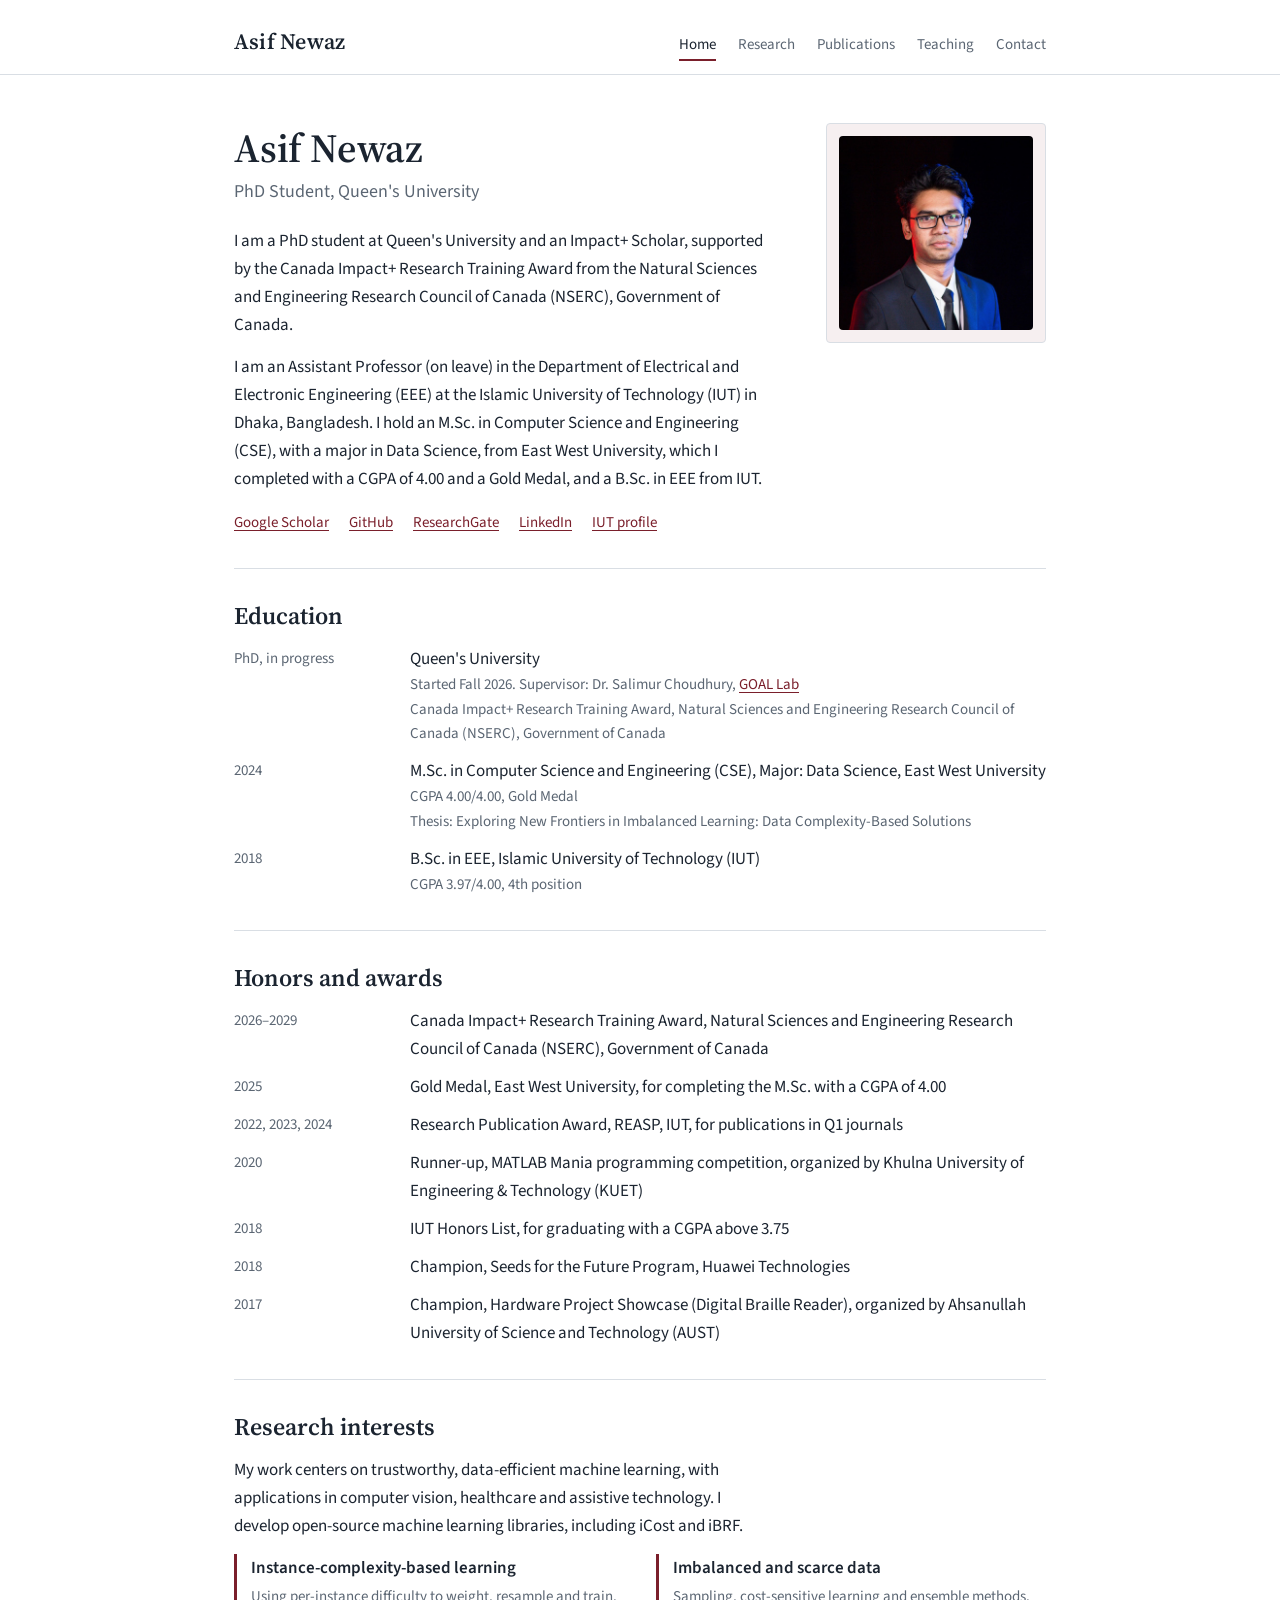
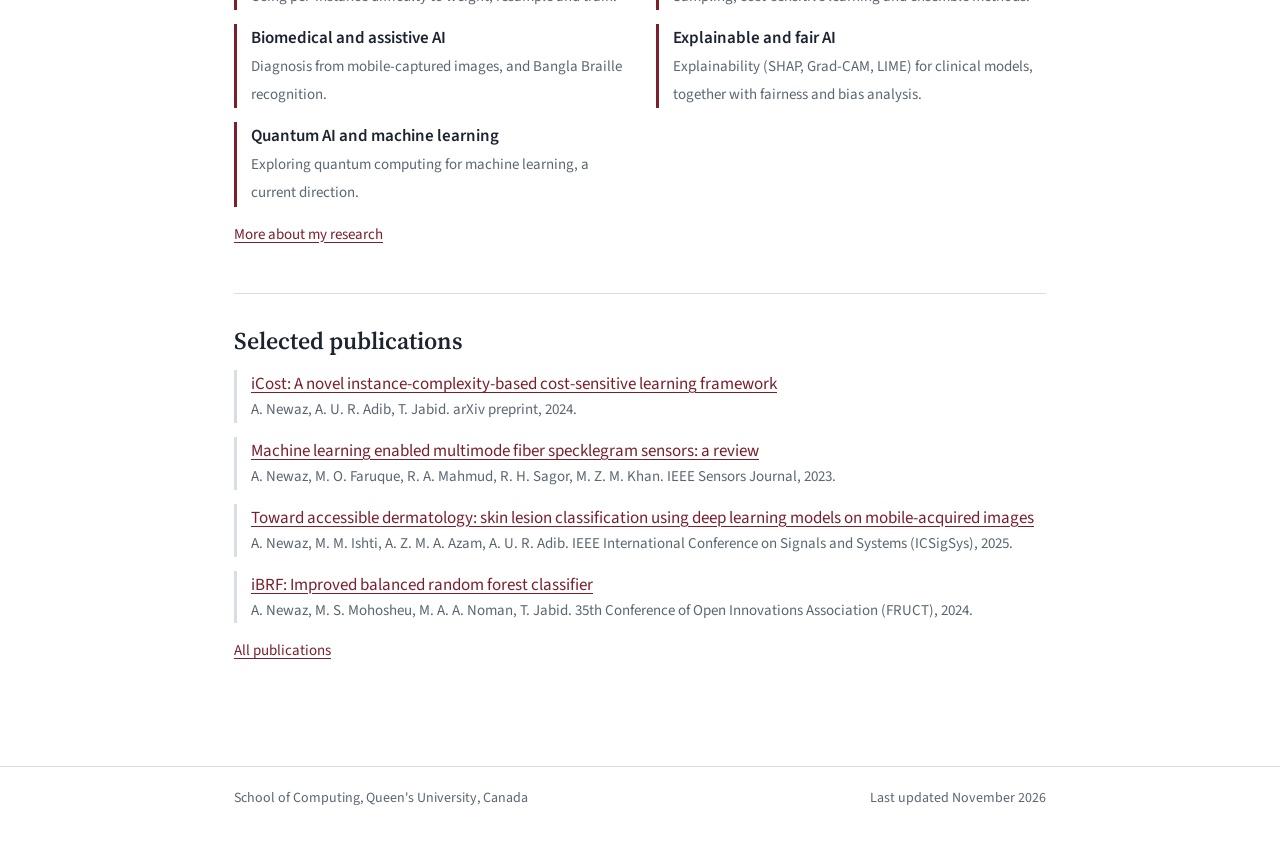
==== index.html @ a0d8319f "Add academic personal website Home, Research, Publications, Teaching and Contact pages, shared style" ====
<!DOCTYPE html>
<html lang="en">
<head>
<meta charset="utf-8">
<meta name="viewport" content="width=device-width, initial-scale=1">
<title>Asif Newaz</title>
<meta name="description" content="Asif Newaz is a PhD student at Queen's University and an Assistant Professor (on leave) of Electrical and Electronic Engineering at the Islamic University of Technology. His research covers trustworthy, data-efficient machine learning.">
<link rel="preconnect" href="https://fonts.googleapis.com">
<link rel="preconnect" href="https://fonts.gstatic.com" crossorigin>
<link href="https://fonts.googleapis.com/css2?family=Source+Sans+3:wght@400;600&family=Source+Serif+4:opsz,wght@8..60,600&display=swap" rel="stylesheet">
<link rel="icon" href="assets/favicon.svg" type="image/svg+xml">
<link rel="icon" href="assets/favicon-32.png" sizes="32x32" type="image/png">
<link rel="apple-touch-icon" href="assets/apple-touch-icon.png">
<link rel="stylesheet" href="assets/style.css">
</head>
<body>
<a class="skip" href="#content">Skip to content</a>

<header class="site">
  <div class="wrap">
    <a class="brand" href="index.html">Asif Newaz</a>
    <nav aria-label="Main">
      <ul>
        <li><a href="index.html" aria-current="page">Home</a></li>
        <li><a href="research.html">Research</a></li>
        <li><a href="publications.html">Publications</a></li>
        <li><a href="teaching.html">Teaching</a></li>
        <li><a href="contact.html">Contact</a></li>
      </ul>
    </nav>
  </div>
</header>

<main id="content" class="wrap">

  <section class="intro" aria-label="About">
    <div>
      <h1>Asif Newaz</h1>
      <p class="titles">
        <span>PhD Student, Queen's University</span>
      </p>
      <p>I am a PhD student at Queen's University and an Impact+ Scholar, supported by the Canada Impact+ Research Training Award from the Natural Sciences and Engineering Research Council of Canada (NSERC), Government of Canada.</p>
      <p>I am an Assistant Professor (on leave) in the Department of Electrical and Electronic Engineering (EEE) at the Islamic University of Technology (IUT) in Dhaka, Bangladesh. I hold an M.Sc. in Computer Science and Engineering (CSE), with a major in Data Science, from East West University, which I completed with a CGPA of 4.00 and a Gold Medal, and a B.Sc. in EEE from IUT.</p>
      <ul class="links">
        <li><a href="https://scholar.google.com/citations?user=7XXXXdwAAAAJ&amp;hl=en">Google Scholar</a></li>
        <li><a href="https://github.com/newaz-aa">GitHub</a></li>
        <li><a href="https://www.researchgate.net/profile/Asif-Newaz">ResearchGate</a></li>
        <li><a href="https://www.linkedin.com/in/asif-newaz-811416106">LinkedIn</a></li>
        <li><a href="https://eee.iutoic-dhaka.edu/profile/asifnewaz">IUT profile</a></li>
      </ul>
    </div>
    <div class="portrait"><img src="assets/photo.jpg" width="800" height="800" alt="Portrait of Asif Newaz"></div>
  </section>

  <section aria-labelledby="edu">
    <h2 id="edu">Education</h2>
    <dl class="facts">
      <dt>PhD, in progress</dt>
      <dd>Queen's University
        <span class="sub">Started Fall 2026. Supervisor: Dr. Salimur Choudhury, <a href="https://goal-soc-queensu.github.io">GOAL Lab</a></span>
        <span class="sub">Canada Impact+ Research Training Award, Natural Sciences and Engineering Research Council of Canada (NSERC), Government of Canada</span></dd>
      <dt>2024</dt>
      <dd>M.Sc. in Computer Science and Engineering (CSE), Major: Data Science, East West University
        <span class="sub">CGPA 4.00/4.00, Gold Medal</span>
        <span class="sub">Thesis: Exploring New Frontiers in Imbalanced Learning: Data Complexity-Based Solutions</span></dd>
      <dt>2018</dt>
      <dd>B.Sc. in EEE, Islamic University of Technology (IUT)
        <span class="sub">CGPA 3.97/4.00, 4th position</span></dd>
    </dl>
  </section>

  <section aria-labelledby="awards">
    <h2 id="awards">Honors and awards</h2>
    <dl class="facts">
      <dt>2026&ndash;2029</dt>
      <dd>Canada Impact+ Research Training Award, Natural Sciences and Engineering Research Council of Canada (NSERC), Government of Canada</dd>
      <dt>2025</dt>
      <dd>Gold Medal, East West University, for completing the M.Sc. with a CGPA of 4.00</dd>
      <dt>2022, 2023, 2024</dt>
      <dd>Research Publication Award, REASP, IUT, for publications in Q1 journals</dd>
      <dt>2020</dt>
      <dd>Runner-up, MATLAB Mania programming competition, organized by Khulna University of Engineering &amp; Technology (KUET)</dd>
      <dt>2018</dt>
      <dd>IUT Honors List, for graduating with a CGPA above 3.75</dd>
      <dt>2018</dt>
      <dd>Champion, Seeds for the Future Program, Huawei Technologies</dd>
      <dt>2017</dt>
      <dd>Champion, Hardware Project Showcase (Digital Braille Reader), organized by Ahsanullah University of Science and Technology (AUST)</dd>
    </dl>
  </section>

  <section aria-labelledby="interests">
    <h2 id="interests">Research interests</h2>
    <p>My work centers on trustworthy, data-efficient machine learning, with applications in computer vision, healthcare and assistive technology. I develop open-source machine learning libraries, including iCost and iBRF.</p>
    <ul class="interests">
      <li><b>Instance-complexity-based learning</b><span>Using per-instance difficulty to weight, resample and train.</span></li>
      <li><b>Imbalanced and scarce data</b><span>Sampling, cost-sensitive learning and ensemble methods.</span></li>
      <li><b>Biomedical and assistive AI</b><span>Diagnosis from mobile-captured images, and Bangla Braille recognition.</span></li>
      <li><b>Explainable and fair AI</b><span>Explainability (SHAP, Grad-CAM, LIME) for clinical models, together with fairness and bias analysis.</span></li>
      <li><b>Quantum AI and machine learning</b><span>Exploring quantum computing for machine learning, a current direction.</span></li>
    </ul>
    <p class="more"><a href="research.html">More about my research</a></p>
  </section>

  <section aria-labelledby="pubs">
    <h2 id="pubs">Selected publications</h2>
    <ul class="pubs">
      <li>
        <a href="https://doi.org/10.48550/arXiv.2409.13007">iCost: A novel instance-complexity-based cost-sensitive learning framework</a>
        <span class="venue">A. Newaz, A. U. R. Adib, T. Jabid. arXiv preprint, 2024.</span>
      </li>
      <li>
        <a href="https://doi.org/10.1109/JSEN.2023.3298169">Machine learning enabled multimode fiber specklegram sensors: a review</a>
        <span class="venue">A. Newaz, M. O. Faruque, R. A. Mahmud, R. H. Sagor, M. Z. M. Khan. IEEE Sensors Journal, 2023.</span>
      </li>
      <li>
        <a href="https://doi.org/10.1109/ICSigSys67277.2025.11269152">Toward accessible dermatology: skin lesion classification using deep learning models on mobile-acquired images</a>
        <span class="venue">A. Newaz, M. M. Ishti, A. Z. M. A. Azam, A. U. R. Adib. IEEE International Conference on Signals and Systems (ICSigSys), 2025.</span>
      </li>
      <li>
        <a href="https://doi.org/10.23919/FRUCT61870.2024.10516372">iBRF: Improved balanced random forest classifier</a>
        <span class="venue">A. Newaz, M. S. Mohosheu, M. A. A. Noman, T. Jabid. 35th Conference of Open Innovations Association (FRUCT), 2024.</span>
      </li>
    </ul>
    <p class="more"><a href="publications.html">All publications</a></p>
  </section>

</main>

<footer class="site">
  <div class="wrap">
    <span>School of Computing, Queen's University, Canada</span>
    <span>Last updated November 2026</span>
  </div>
</footer>
</body>
</html>
---- assets/style.css ----
/* Formal academic style. Layout: one centered column, header with name and nav, content sections separated by thin rules. */
:root {
  --bg: #ffffff;
  --ink: #1b2430;
  --muted: #5b6673;
  --rule: #d9dee4;
  --accent: #7a1f2b;
  --accent-soft: #f6eff0;
  --serif: "Source Serif 4", "Source Serif Pro", Georgia, "Times New Roman", serif;
  --sans: "Source Sans 3", "Source Sans Pro", system-ui, -apple-system, "Segoe UI", Arial, sans-serif;
  color-scheme: light;
}
* { box-sizing: border-box; }
html { scroll-behavior: smooth; }
body {
  margin: 0; background: var(--bg); color: var(--ink);
  font: 400 17px/1.65 var(--sans);
}
a { color: var(--accent); text-underline-offset: 3px; }
a:hover { text-decoration-thickness: 2px; }
a:focus-visible { outline: 2px solid var(--accent); outline-offset: 3px; border-radius: 2px; }
.skip { position: absolute; left: -999px; }
.skip:focus { left: 16px; top: 16px; background: var(--bg); padding: 8px 12px; z-index: 10; }

.wrap { max-width: 860px; margin: 0 auto; padding: 0 24px; }
header.site { border-bottom: 1px solid var(--rule); }
header.site .wrap { display: flex; flex-wrap: wrap; align-items: baseline; justify-content: space-between; gap: 8px 32px; padding-top: 28px; padding-bottom: 16px; }
.brand { font: 600 22px/1.2 var(--serif); color: var(--ink); text-decoration: none; letter-spacing: 0.01em; }
nav ul { list-style: none; margin: 0; padding: 0; display: flex; flex-wrap: wrap; gap: 4px 22px; }
nav a { color: var(--muted); text-decoration: none; font-size: 15px; padding: 4px 0; border-bottom: 2px solid transparent; }
nav a:hover { color: var(--ink); }
nav a[aria-current="page"] { color: var(--ink); border-bottom-color: var(--accent); }

main.wrap { padding-top: 48px; padding-bottom: 24px; }
h1, h2, h3 { font-family: var(--serif); font-weight: 600; line-height: 1.25; text-wrap: balance; }
h1 { font-size: 40px; margin: 0 0 4px; letter-spacing: -0.005em; }
h2 { font-size: 24px; margin: 0 0 14px; }
h3 { font-size: 18px; margin: 0 0 4px; }
p { margin: 0 0 14px; max-width: 68ch; }
section { padding: 32px 0; border-top: 1px solid var(--rule); }
section:first-of-type { border-top: 0; padding-top: 0; }

.intro { display: grid; grid-template-columns: 1fr 220px; gap: 40px; align-items: start; }
.titles { color: var(--muted); font-size: 18px; margin: 0 0 20px; }
.titles span { display: block; }
.portrait { width: 220px; aspect-ratio: 1 / 1; background: var(--accent-soft); border: 1px solid var(--rule); border-radius: 4px; display: grid; place-items: center; color: var(--muted); font-size: 14px; text-align: center; padding: 12px; }
.portrait img { width: 100%; height: 100%; object-fit: cover; border-radius: 4px; display: block; }

.links { list-style: none; margin: 18px 0 0; padding: 0; display: flex; flex-wrap: wrap; gap: 6px 20px; font-size: 15px; }

.facts { display: grid; grid-template-columns: 9.5rem 1fr; gap: 10px 24px; margin: 0; }
.facts dt { color: var(--muted); font-size: 15px; padding-top: 2px; }
.facts dd { margin: 0; }
.facts .sub { display: block; color: var(--muted); font-size: 15px; }

.interests { list-style: none; margin: 0; padding: 0; display: grid; grid-template-columns: repeat(2, 1fr); gap: 14px 32px; }
.interests li { padding-left: 14px; border-left: 3px solid var(--accent); }
.interests b { display: block; font-weight: 600; }
.interests span { color: var(--muted); font-size: 15px; }

.pubs { list-style: none; margin: 0; padding: 0; display: grid; gap: 14px; }
.pubs li { padding-left: 14px; border-left: 3px solid var(--rule); }
.pubs .venue { color: var(--muted); font-size: 15px; display: block; }
.more { margin-top: 16px; font-size: 15px; }

.lead { font: 400 21px/1.55 var(--serif); max-width: 62ch; }
.entry { padding-left: 14px; border-left: 3px solid var(--rule); margin: 0 0 18px; }
.entry h3 { margin: 0 0 2px; }
.entry p { margin-bottom: 6px; }
.entry-links { display: flex; flex-wrap: wrap; gap: 4px 18px; font-size: 15px; margin: 0 0 6px; }

h3.area { font: 600 13px/1.4 var(--sans); letter-spacing: 0.08em; text-transform: uppercase; color: var(--muted); margin: 28px 0 12px; }
.oneline { list-style: none; margin: 0; padding: 0; display: grid; gap: 10px; }
.oneline li { padding-left: 14px; border-left: 3px solid var(--rule); }
.oneline .t { font-weight: 600; }
.oneline .v { color: var(--muted); font-size: 15px; margin: 0 6px; }
.oneline .v::before { content: "\00b7"; margin-right: 8px; }
.oneline a { font-size: 15px; }
address.contact { font-style: normal; display: grid; gap: 2px; }
.status { color: var(--accent); font-weight: 600; font-size: 15px; margin: -4px 0 10px; }
.plain { list-style: none; margin: 0; padding: 0; }
.plain li + li { margin-top: 2px; }
.jump { display: flex; flex-wrap: wrap; gap: 6px 20px; font-size: 15px; }
.biblio { list-style: none; margin: 0; padding: 0; display: grid; gap: 18px; }
.biblio li { display: grid; grid-template-columns: 3.5rem 1fr; gap: 0 16px; }
.biblio .year { color: var(--muted); font-size: 15px; padding-top: 2px; font-variant-numeric: tabular-nums; }
.biblio a { font-weight: 600; }
.biblio .authors, .biblio .venue { display: block; font-size: 15px; color: var(--muted); }
.biblio .authors b { color: var(--ink); }
.biblio .venue a { font-weight: 400; }

footer.site { border-top: 1px solid var(--rule); margin-top: 32px; }
footer.site .wrap { padding-top: 20px; padding-bottom: 36px; color: var(--muted); font-size: 14px; display: flex; flex-wrap: wrap; justify-content: space-between; gap: 8px 24px; }

@media (max-width: 720px) {
  body { font-size: 16px; }
  .intro { grid-template-columns: 1fr; gap: 24px; }
  .portrait { width: 160px; order: -1; }
  h1 { font-size: 32px; }
  .facts { grid-template-columns: 1fr; gap: 2px; }
  .facts dd { margin-bottom: 12px; }
  .interests { grid-template-columns: 1fr; }
}
@media (prefers-reduced-motion: reduce) { html { scroll-behavior: auto; } }
@media print { header.site nav, .links { display: none; } }
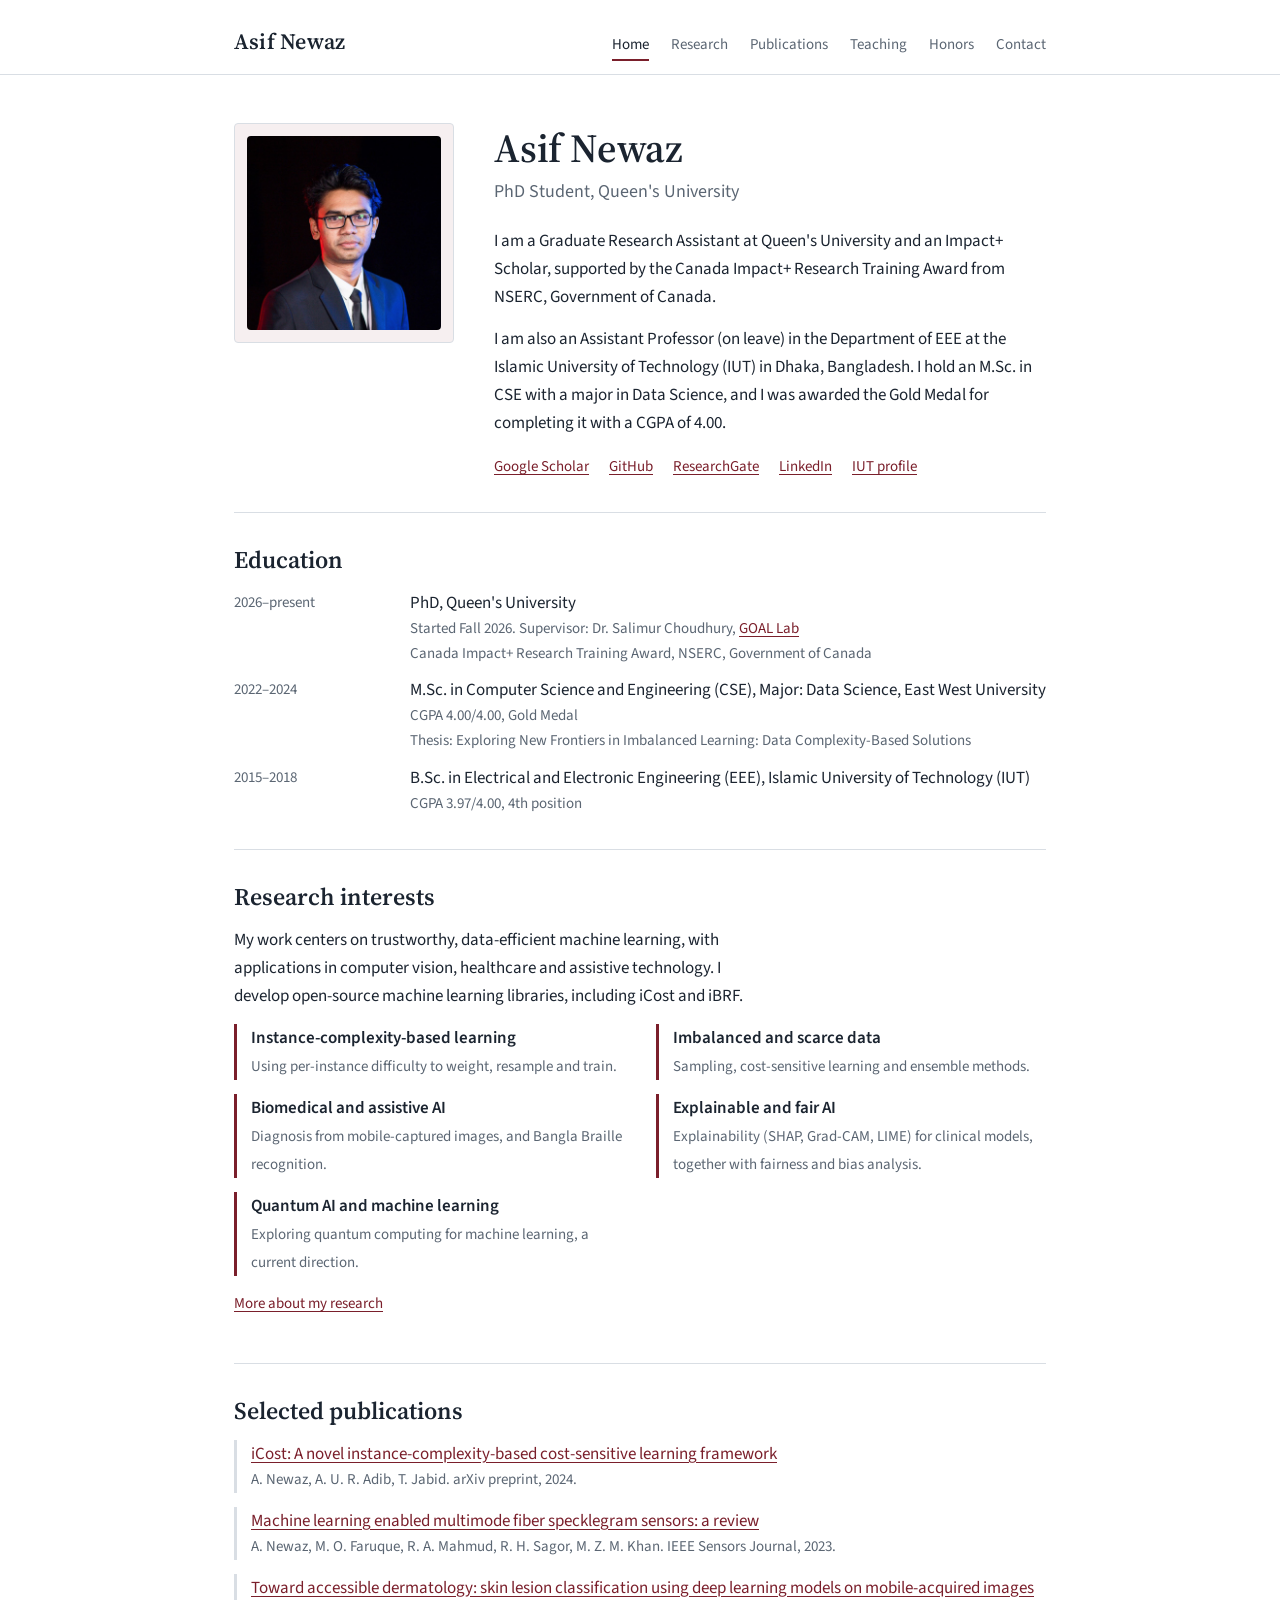
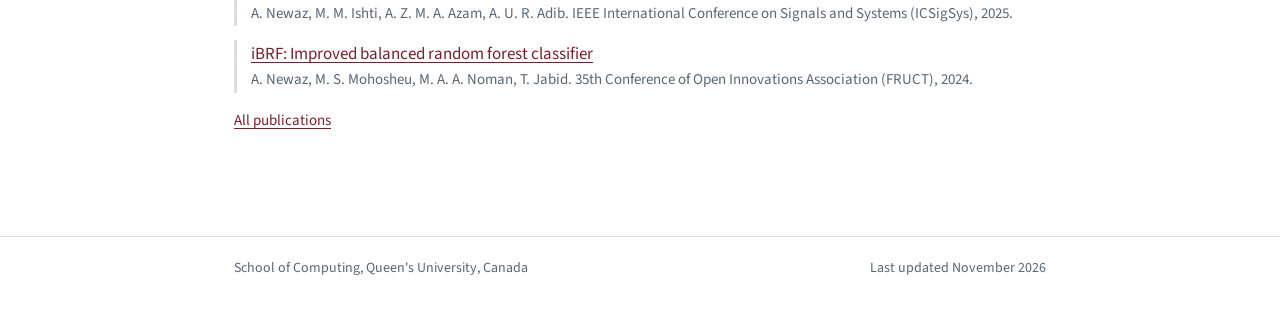
==== commit 8a1caf2d: "Update bio, education, links and add Honors page Photo moved to the left, bio and Education wording " ====
--- a/index.html
+++ b/index.html
@@ -25,6 +25,7 @@
         <li><a href="research.html">Research</a></li>
         <li><a href="publications.html">Publications</a></li>
         <li><a href="teaching.html">Teaching</a></li>
+        <li><a href="honors.html">Honors</a></li>
         <li><a href="contact.html">Contact</a></li>
       </ul>
     </nav>
@@ -39,14 +40,14 @@
       <p class="titles">
         <span>PhD Student, Queen's University</span>
       </p>
-      <p>I am a PhD student at Queen's University and an Impact+ Scholar, supported by the Canada Impact+ Research Training Award from the Natural Sciences and Engineering Research Council of Canada (NSERC), Government of Canada.</p>
-      <p>I am an Assistant Professor (on leave) in the Department of Electrical and Electronic Engineering (EEE) at the Islamic University of Technology (IUT) in Dhaka, Bangladesh. I hold an M.Sc. in Computer Science and Engineering (CSE), with a major in Data Science, from East West University, which I completed with a CGPA of 4.00 and a Gold Medal, and a B.Sc. in EEE from IUT.</p>
+      <p>I am a Graduate Research Assistant at Queen's University and an Impact+ Scholar, supported by the Canada Impact+ Research Training Award from NSERC, Government of Canada.</p>
+      <p>I am also an Assistant Professor (on leave) in the Department of EEE at the Islamic University of Technology (IUT) in Dhaka, Bangladesh. I hold an M.Sc. in CSE with a major in Data Science, and I was awarded the Gold Medal for completing it with a CGPA of 4.00.</p>
       <ul class="links">
-        <li><a href="https://scholar.google.com/citations?user=7XXXXdwAAAAJ&amp;hl=en">Google Scholar</a></li>
-        <li><a href="https://github.com/newaz-aa">GitHub</a></li>
-        <li><a href="https://www.researchgate.net/profile/Asif-Newaz">ResearchGate</a></li>
-        <li><a href="https://www.linkedin.com/in/asif-newaz-811416106">LinkedIn</a></li>
-        <li><a href="https://eee.iutoic-dhaka.edu/profile/asifnewaz">IUT profile</a></li>
+        <li><a href="https://scholar.google.com/citations?user=7XXXXdwAAAAJ&amp;hl=en" target="_blank" rel="noopener noreferrer">Google Scholar</a></li>
+        <li><a href="https://github.com/newaz-aa" target="_blank" rel="noopener noreferrer">GitHub</a></li>
+        <li><a href="https://www.researchgate.net/profile/Asif-Newaz" target="_blank" rel="noopener noreferrer">ResearchGate</a></li>
+        <li><a href="https://www.linkedin.com/in/asif-newaz-811416106" target="_blank" rel="noopener noreferrer">LinkedIn</a></li>
+        <li><a href="https://eee.iutoic-dhaka.edu/profile/asifnewaz" target="_blank" rel="noopener noreferrer">IUT profile</a></li>
       </ul>
     </div>
     <div class="portrait"><img src="assets/photo.jpg" width="800" height="800" alt="Portrait of Asif Newaz"></div>
@@ -55,39 +56,20 @@
   <section aria-labelledby="edu">
     <h2 id="edu">Education</h2>
     <dl class="facts">
-      <dt>PhD, in progress</dt>
-      <dd>Queen's University
-        <span class="sub">Started Fall 2026. Supervisor: Dr. Salimur Choudhury, <a href="https://goal-soc-queensu.github.io">GOAL Lab</a></span>
-        <span class="sub">Canada Impact+ Research Training Award, Natural Sciences and Engineering Research Council of Canada (NSERC), Government of Canada</span></dd>
-      <dt>2024</dt>
+      <dt>2026&ndash;present</dt>
+      <dd>PhD, Queen's University
+        <span class="sub">Started Fall 2026. Supervisor: Dr. Salimur Choudhury, <a href="https://goal-soc-queensu.github.io" target="_blank" rel="noopener noreferrer">GOAL Lab</a></span>
+        <span class="sub">Canada Impact+ Research Training Award, NSERC, Government of Canada</span></dd>
+      <dt>2022&ndash;2024</dt>
       <dd>M.Sc. in Computer Science and Engineering (CSE), Major: Data Science, East West University
         <span class="sub">CGPA 4.00/4.00, Gold Medal</span>
         <span class="sub">Thesis: Exploring New Frontiers in Imbalanced Learning: Data Complexity-Based Solutions</span></dd>
-      <dt>2018</dt>
-      <dd>B.Sc. in EEE, Islamic University of Technology (IUT)
+      <dt>2015&ndash;2018</dt>
+      <dd>B.Sc. in Electrical and Electronic Engineering (EEE), Islamic University of Technology (IUT)
         <span class="sub">CGPA 3.97/4.00, 4th position</span></dd>
     </dl>
   </section>
 
-  <section aria-labelledby="awards">
-    <h2 id="awards">Honors and awards</h2>
-    <dl class="facts">
-      <dt>2026&ndash;2029</dt>
-      <dd>Canada Impact+ Research Training Award, Natural Sciences and Engineering Research Council of Canada (NSERC), Government of Canada</dd>
-      <dt>2025</dt>
-      <dd>Gold Medal, East West University, for completing the M.Sc. with a CGPA of 4.00</dd>
-      <dt>2022, 2023, 2024</dt>
-      <dd>Research Publication Award, REASP, IUT, for publications in Q1 journals</dd>
-      <dt>2020</dt>
-      <dd>Runner-up, MATLAB Mania programming competition, organized by Khulna University of Engineering &amp; Technology (KUET)</dd>
-      <dt>2018</dt>
-      <dd>IUT Honors List, for graduating with a CGPA above 3.75</dd>
-      <dt>2018</dt>
-      <dd>Champion, Seeds for the Future Program, Huawei Technologies</dd>
-      <dt>2017</dt>
-      <dd>Champion, Hardware Project Showcase (Digital Braille Reader), organized by Ahsanullah University of Science and Technology (AUST)</dd>
-    </dl>
-  </section>
 
   <section aria-labelledby="interests">
     <h2 id="interests">Research interests</h2>
@@ -106,19 +88,19 @@
     <h2 id="pubs">Selected publications</h2>
     <ul class="pubs">
       <li>
-        <a href="https://doi.org/10.48550/arXiv.2409.13007">iCost: A novel instance-complexity-based cost-sensitive learning framework</a>
+        <a href="https://doi.org/10.48550/arXiv.2409.13007" target="_blank" rel="noopener noreferrer">iCost: A novel instance-complexity-based cost-sensitive learning framework</a>
         <span class="venue">A. Newaz, A. U. R. Adib, T. Jabid. arXiv preprint, 2024.</span>
       </li>
       <li>
-        <a href="https://doi.org/10.1109/JSEN.2023.3298169">Machine learning enabled multimode fiber specklegram sensors: a review</a>
+        <a href="https://doi.org/10.1109/JSEN.2023.3298169" target="_blank" rel="noopener noreferrer">Machine learning enabled multimode fiber specklegram sensors: a review</a>
         <span class="venue">A. Newaz, M. O. Faruque, R. A. Mahmud, R. H. Sagor, M. Z. M. Khan. IEEE Sensors Journal, 2023.</span>
       </li>
       <li>
-        <a href="https://doi.org/10.1109/ICSigSys67277.2025.11269152">Toward accessible dermatology: skin lesion classification using deep learning models on mobile-acquired images</a>
+        <a href="https://doi.org/10.1109/ICSigSys67277.2025.11269152" target="_blank" rel="noopener noreferrer">Toward accessible dermatology: skin lesion classification using deep learning models on mobile-acquired images</a>
         <span class="venue">A. Newaz, M. M. Ishti, A. Z. M. A. Azam, A. U. R. Adib. IEEE International Conference on Signals and Systems (ICSigSys), 2025.</span>
       </li>
       <li>
-        <a href="https://doi.org/10.23919/FRUCT61870.2024.10516372">iBRF: Improved balanced random forest classifier</a>
+        <a href="https://doi.org/10.23919/FRUCT61870.2024.10516372" target="_blank" rel="noopener noreferrer">iBRF: Improved balanced random forest classifier</a>
         <span class="venue">A. Newaz, M. S. Mohosheu, M. A. A. Noman, T. Jabid. 35th Conference of Open Innovations Association (FRUCT), 2024.</span>
       </li>
     </ul>
--- a/assets/style.css
+++ b/assets/style.css
@@ -40,10 +40,10 @@
 section { padding: 32px 0; border-top: 1px solid var(--rule); }
 section:first-of-type { border-top: 0; padding-top: 0; }
 
-.intro { display: grid; grid-template-columns: 1fr 220px; gap: 40px; align-items: start; }
+.intro { display: grid; grid-template-columns: 220px 1fr; gap: 40px; align-items: start; }
 .titles { color: var(--muted); font-size: 18px; margin: 0 0 20px; }
 .titles span { display: block; }
-.portrait { width: 220px; aspect-ratio: 1 / 1; background: var(--accent-soft); border: 1px solid var(--rule); border-radius: 4px; display: grid; place-items: center; color: var(--muted); font-size: 14px; text-align: center; padding: 12px; }
+.portrait { order: -1; width: 220px; aspect-ratio: 1 / 1; background: var(--accent-soft); border: 1px solid var(--rule); border-radius: 4px; display: grid; place-items: center; color: var(--muted); font-size: 14px; text-align: center; padding: 12px; }
 .portrait img { width: 100%; height: 100%; object-fit: cover; border-radius: 4px; display: block; }
 
 .links { list-style: none; margin: 18px 0 0; padding: 0; display: flex; flex-wrap: wrap; gap: 6px 20px; font-size: 15px; }
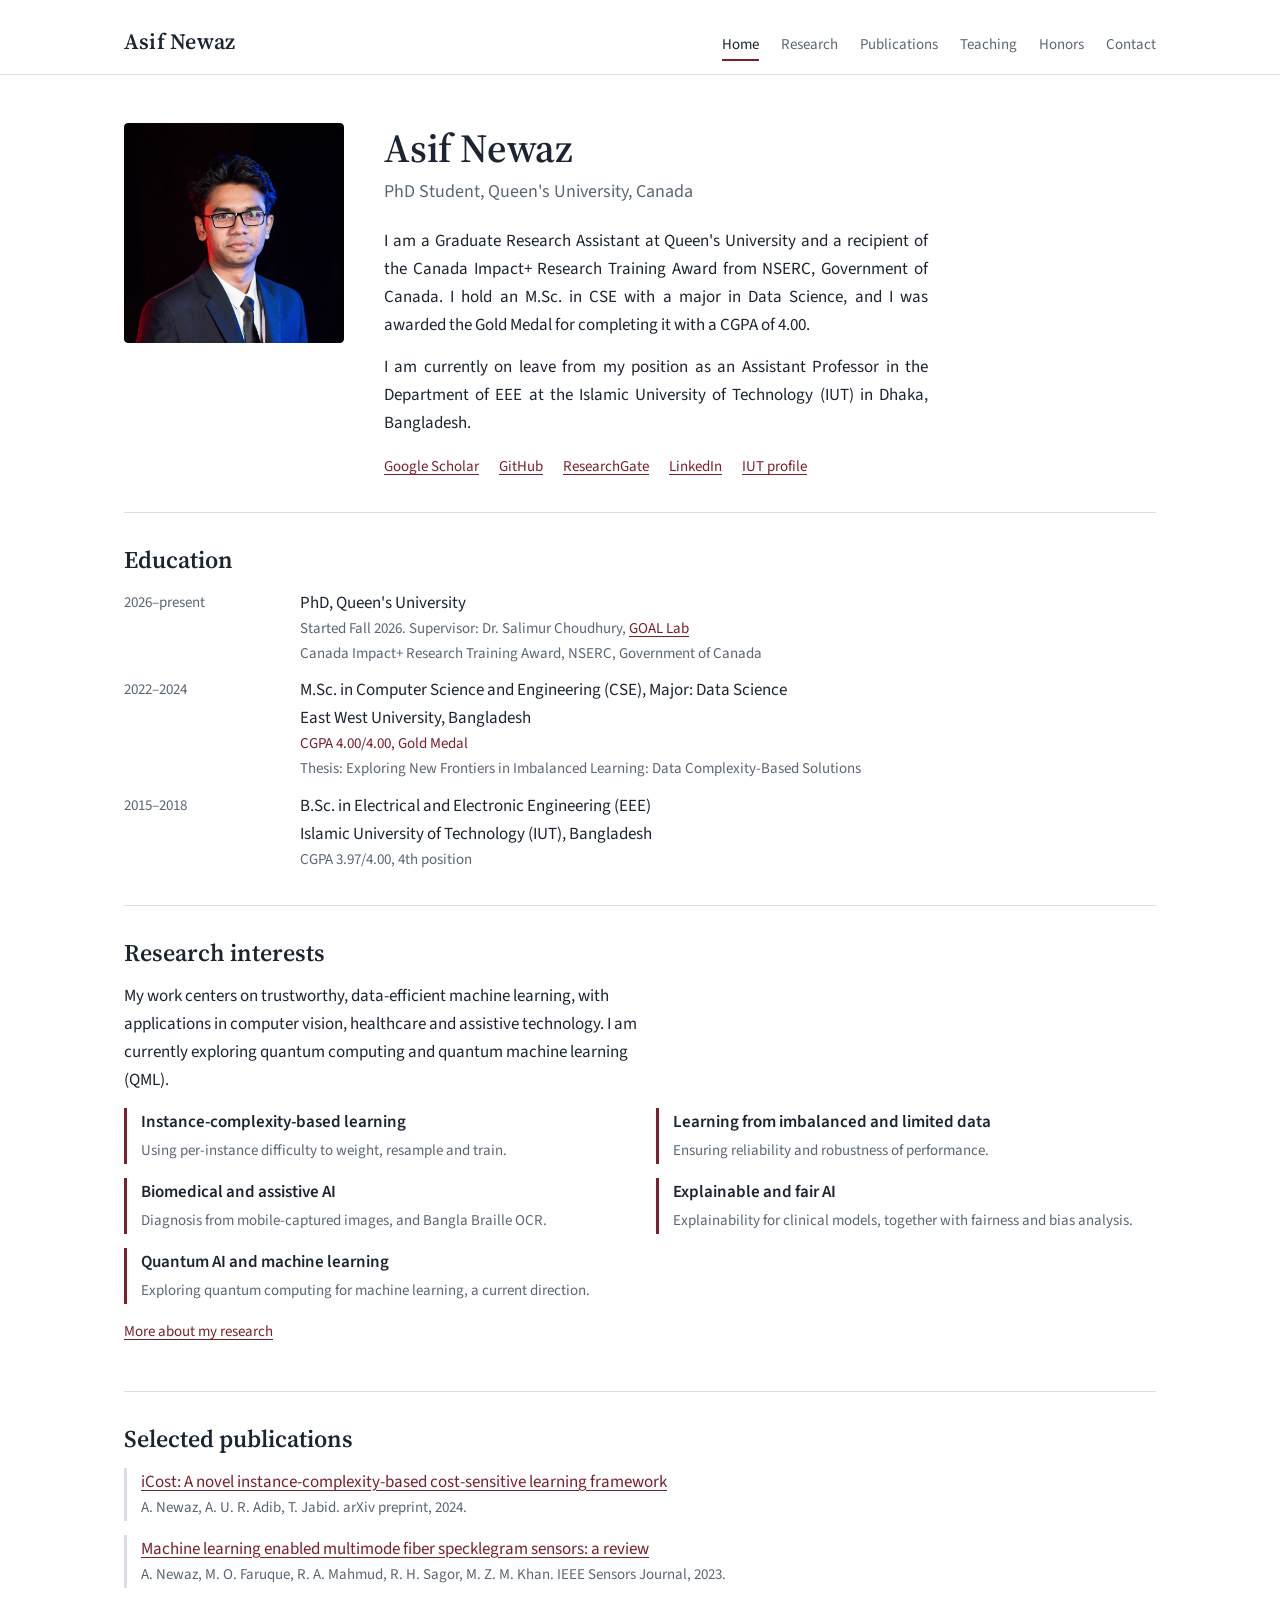
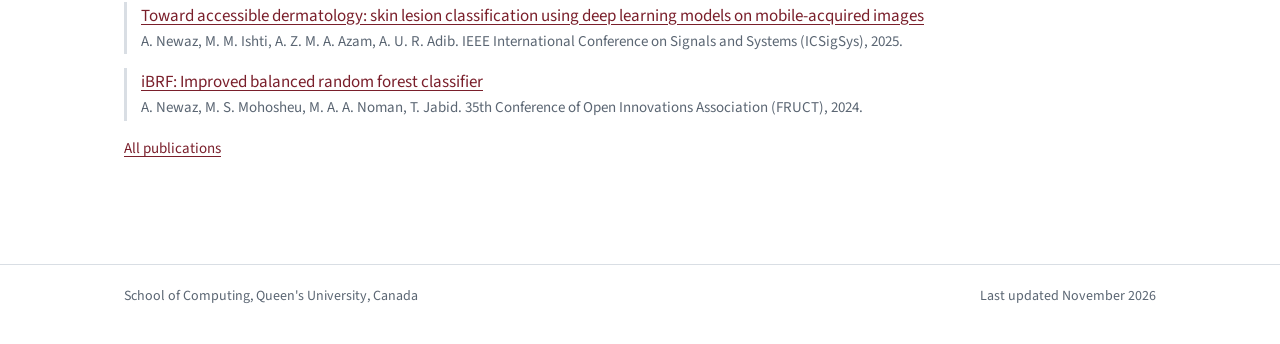
==== commit 760b1dda: "Revise bio, education and research interests; widen layout Co-Authored-By: Claude Sonnet 5.5 <norepl" ====
--- a/index.html
+++ b/index.html
@@ -38,10 +38,10 @@
     <div>
       <h1>Asif Newaz</h1>
       <p class="titles">
-        <span>PhD Student, Queen's University</span>
+        <span>PhD Student, Queen's University, Canada</span>
       </p>
-      <p>I am a Graduate Research Assistant at Queen's University and an Impact+ Scholar, supported by the Canada Impact+ Research Training Award from NSERC, Government of Canada.</p>
-      <p>I am also an Assistant Professor (on leave) in the Department of EEE at the Islamic University of Technology (IUT) in Dhaka, Bangladesh. I hold an M.Sc. in CSE with a major in Data Science, and I was awarded the Gold Medal for completing it with a CGPA of 4.00.</p>
+      <p>I am a Graduate Research Assistant at Queen's University and a recipient of the Canada Impact+ Research Training Award from NSERC, Government of Canada. I hold an M.Sc. in CSE with a major in Data Science, and I was awarded the Gold Medal for completing it with a CGPA of 4.00.</p>
+      <p>I am currently on leave from my position as an Assistant Professor in the Department of EEE at the Islamic University of Technology (IUT) in Dhaka, Bangladesh.</p>
       <ul class="links">
         <li><a href="https://scholar.google.com/citations?user=7XXXXdwAAAAJ&amp;hl=en" target="_blank" rel="noopener noreferrer">Google Scholar</a></li>
         <li><a href="https://github.com/newaz-aa" target="_blank" rel="noopener noreferrer">GitHub</a></li>
@@ -61,11 +61,11 @@
         <span class="sub">Started Fall 2026. Supervisor: Dr. Salimur Choudhury, <a href="https://goal-soc-queensu.github.io" target="_blank" rel="noopener noreferrer">GOAL Lab</a></span>
         <span class="sub">Canada Impact+ Research Training Award, NSERC, Government of Canada</span></dd>
       <dt>2022&ndash;2024</dt>
-      <dd>M.Sc. in Computer Science and Engineering (CSE), Major: Data Science, East West University
-        <span class="sub">CGPA 4.00/4.00, Gold Medal</span>
+      <dd>M.Sc. in Computer Science and Engineering (CSE), Major: Data Science<br>East West University, Bangladesh
+        <span class="sub hl">CGPA 4.00/4.00, Gold Medal</span>
         <span class="sub">Thesis: Exploring New Frontiers in Imbalanced Learning: Data Complexity-Based Solutions</span></dd>
       <dt>2015&ndash;2018</dt>
-      <dd>B.Sc. in Electrical and Electronic Engineering (EEE), Islamic University of Technology (IUT)
+      <dd>B.Sc. in Electrical and Electronic Engineering (EEE)<br>Islamic University of Technology (IUT), Bangladesh
         <span class="sub">CGPA 3.97/4.00, 4th position</span></dd>
     </dl>
   </section>
@@ -73,12 +73,12 @@
 
   <section aria-labelledby="interests">
     <h2 id="interests">Research interests</h2>
-    <p>My work centers on trustworthy, data-efficient machine learning, with applications in computer vision, healthcare and assistive technology. I develop open-source machine learning libraries, including iCost and iBRF.</p>
+    <p>My work centers on trustworthy, data-efficient machine learning, with applications in computer vision, healthcare and assistive technology. I am currently exploring quantum computing and quantum machine learning (QML).</p>
     <ul class="interests">
       <li><b>Instance-complexity-based learning</b><span>Using per-instance difficulty to weight, resample and train.</span></li>
-      <li><b>Imbalanced and scarce data</b><span>Sampling, cost-sensitive learning and ensemble methods.</span></li>
-      <li><b>Biomedical and assistive AI</b><span>Diagnosis from mobile-captured images, and Bangla Braille recognition.</span></li>
-      <li><b>Explainable and fair AI</b><span>Explainability (SHAP, Grad-CAM, LIME) for clinical models, together with fairness and bias analysis.</span></li>
+      <li><b>Learning from imbalanced and limited data</b><span>Ensuring reliability and robustness of performance.</span></li>
+      <li><b>Biomedical and assistive AI</b><span>Diagnosis from mobile-captured images, and Bangla Braille OCR.</span></li>
+      <li><b>Explainable and fair AI</b><span>Explainability for clinical models, together with fairness and bias analysis.</span></li>
       <li><b>Quantum AI and machine learning</b><span>Exploring quantum computing for machine learning, a current direction.</span></li>
     </ul>
     <p class="more"><a href="research.html">More about my research</a></p>
--- a/assets/style.css
+++ b/assets/style.css
@@ -22,7 +22,7 @@
 .skip { position: absolute; left: -999px; }
 .skip:focus { left: 16px; top: 16px; background: var(--bg); padding: 8px 12px; z-index: 10; }
 
-.wrap { max-width: 860px; margin: 0 auto; padding: 0 24px; }
+.wrap { max-width: 1080px; margin: 0 auto; padding: 0 24px; }
 header.site { border-bottom: 1px solid var(--rule); }
 header.site .wrap { display: flex; flex-wrap: wrap; align-items: baseline; justify-content: space-between; gap: 8px 32px; padding-top: 28px; padding-bottom: 16px; }
 .brand { font: 600 22px/1.2 var(--serif); color: var(--ink); text-decoration: none; letter-spacing: 0.01em; }
@@ -41,9 +41,10 @@
 section:first-of-type { border-top: 0; padding-top: 0; }
 
 .intro { display: grid; grid-template-columns: 220px 1fr; gap: 40px; align-items: start; }
+.intro p { text-align: justify; }
 .titles { color: var(--muted); font-size: 18px; margin: 0 0 20px; }
 .titles span { display: block; }
-.portrait { order: -1; width: 220px; aspect-ratio: 1 / 1; background: var(--accent-soft); border: 1px solid var(--rule); border-radius: 4px; display: grid; place-items: center; color: var(--muted); font-size: 14px; text-align: center; padding: 12px; }
+.portrait { order: -1; width: 220px; aspect-ratio: 1 / 1; border-radius: 4px; overflow: hidden; }
 .portrait img { width: 100%; height: 100%; object-fit: cover; border-radius: 4px; display: block; }
 
 .links { list-style: none; margin: 18px 0 0; padding: 0; display: flex; flex-wrap: wrap; gap: 6px 20px; font-size: 15px; }
@@ -52,6 +53,7 @@
 .facts dt { color: var(--muted); font-size: 15px; padding-top: 2px; }
 .facts dd { margin: 0; }
 .facts .sub { display: block; color: var(--muted); font-size: 15px; }
+.facts .sub.hl { color: var(--accent); }
 
 .interests { list-style: none; margin: 0; padding: 0; display: grid; grid-template-columns: repeat(2, 1fr); gap: 14px 32px; }
 .interests li { padding-left: 14px; border-left: 3px solid var(--accent); }
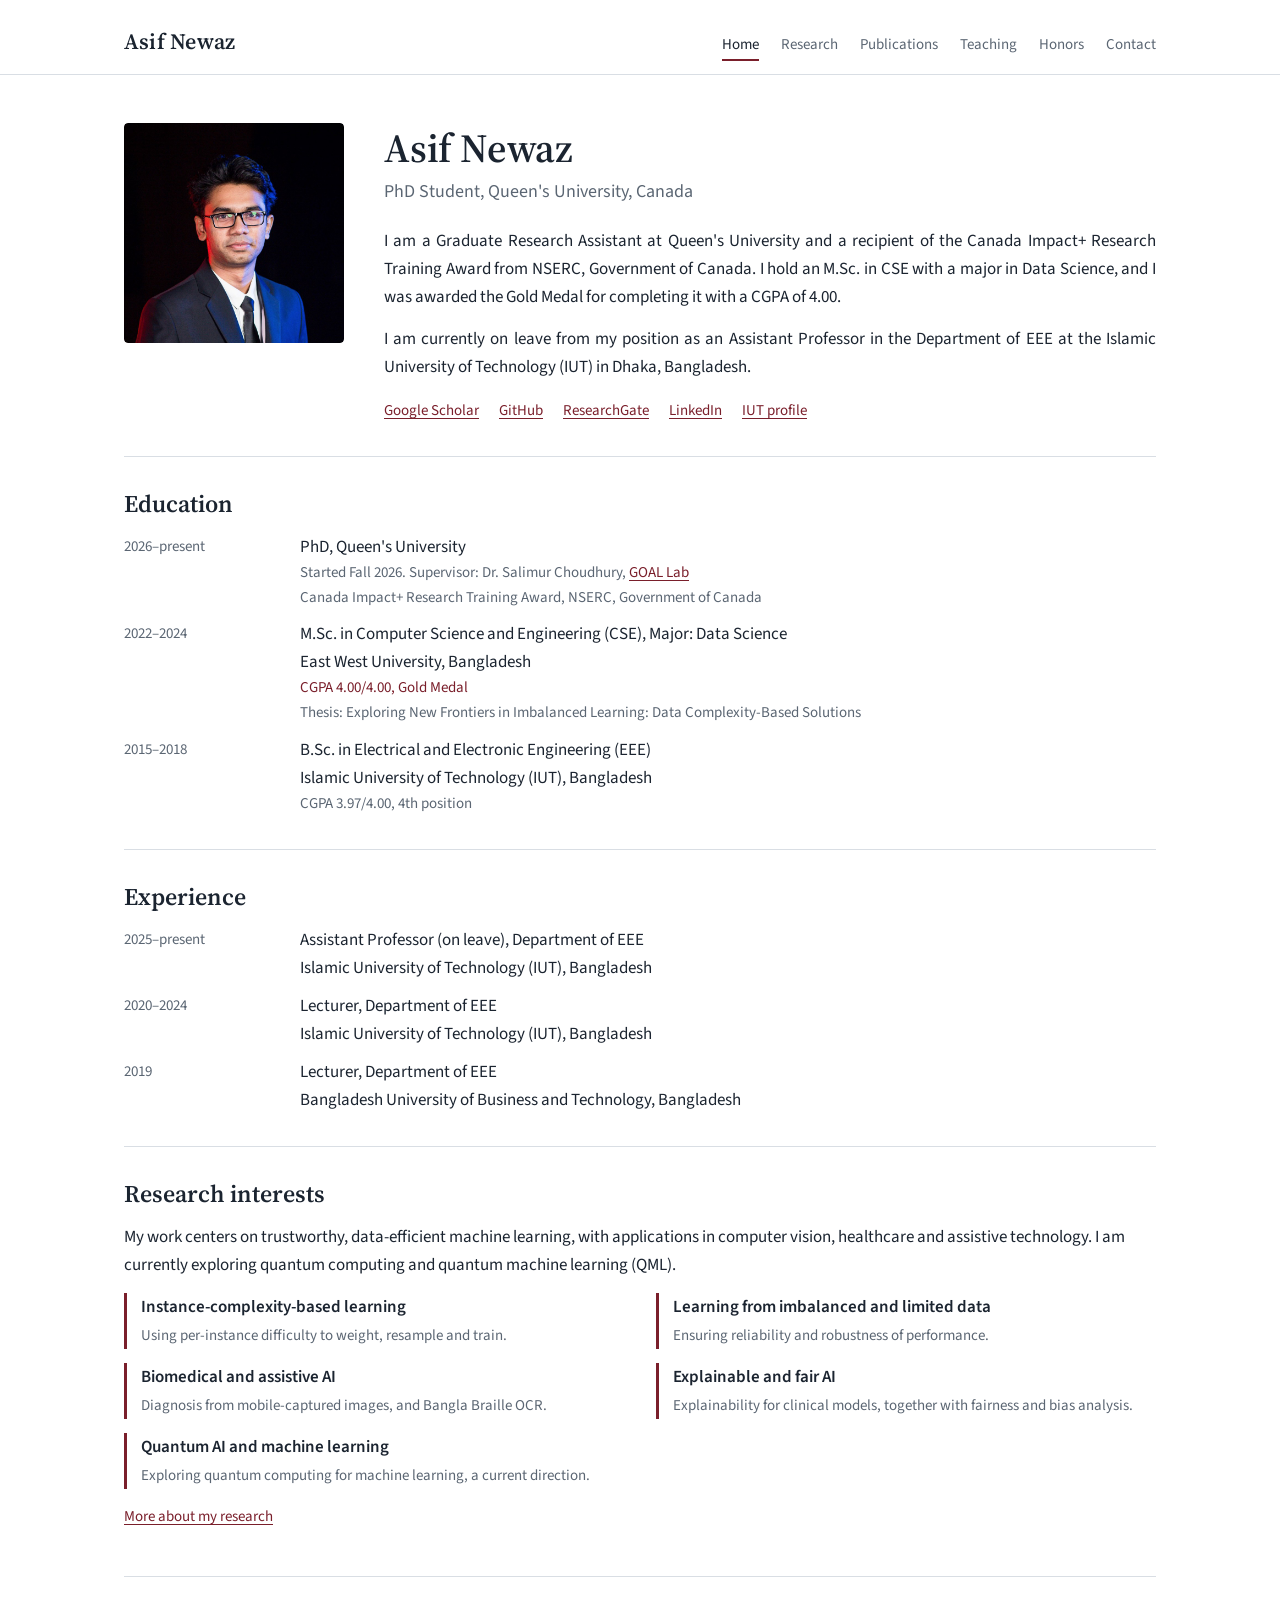
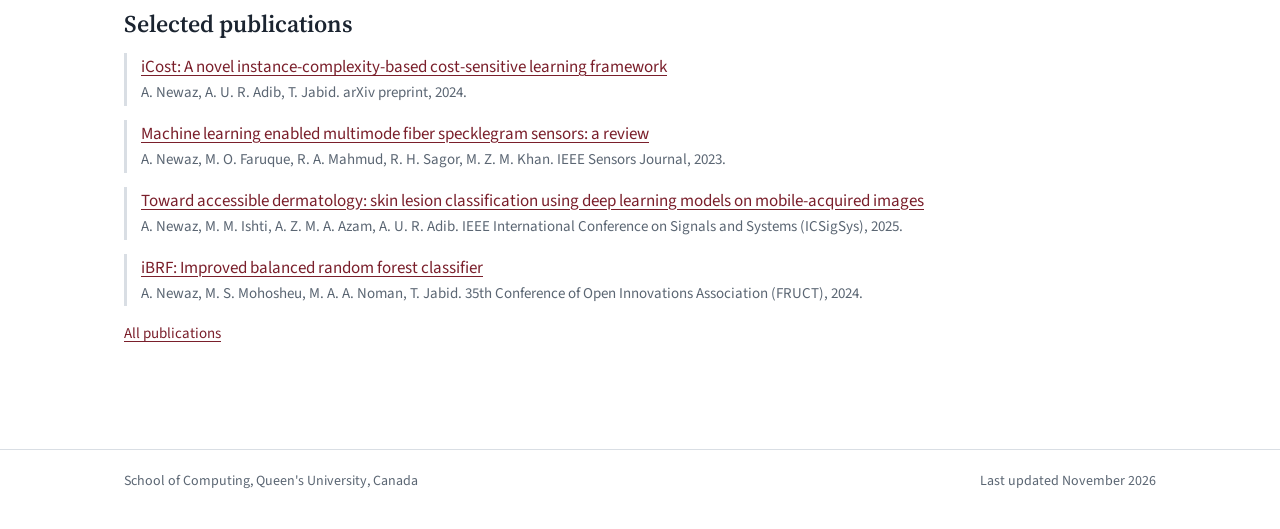
==== commit 7e35e93e: "Let text fill the full column width and add Experience section Co-Authored-By: Claude Sonnet 5.5 <no" ====
--- a/index.html
+++ b/index.html
@@ -71,6 +71,18 @@
   </section>
 
 
+  <section aria-labelledby="exp">
+    <h2 id="exp">Experience</h2>
+    <dl class="facts">
+      <dt>2025&ndash;present</dt>
+      <dd>Assistant Professor (on leave), Department of EEE<br>Islamic University of Technology (IUT), Bangladesh</dd>
+      <dt>2020&ndash;2024</dt>
+      <dd>Lecturer, Department of EEE<br>Islamic University of Technology (IUT), Bangladesh</dd>
+      <dt>2019</dt>
+      <dd>Lecturer, Department of EEE<br>Bangladesh University of Business and Technology, Bangladesh</dd>
+    </dl>
+  </section>
+
   <section aria-labelledby="interests">
     <h2 id="interests">Research interests</h2>
     <p>My work centers on trustworthy, data-efficient machine learning, with applications in computer vision, healthcare and assistive technology. I am currently exploring quantum computing and quantum machine learning (QML).</p>
--- a/assets/style.css
+++ b/assets/style.css
@@ -36,7 +36,7 @@
 h1 { font-size: 40px; margin: 0 0 4px; letter-spacing: -0.005em; }
 h2 { font-size: 24px; margin: 0 0 14px; }
 h3 { font-size: 18px; margin: 0 0 4px; }
-p { margin: 0 0 14px; max-width: 68ch; }
+p { margin: 0 0 14px; }
 section { padding: 32px 0; border-top: 1px solid var(--rule); }
 section:first-of-type { border-top: 0; padding-top: 0; }
 
@@ -65,7 +65,7 @@
 .pubs .venue { color: var(--muted); font-size: 15px; display: block; }
 .more { margin-top: 16px; font-size: 15px; }
 
-.lead { font: 400 21px/1.55 var(--serif); max-width: 62ch; }
+.lead { font: 400 21px/1.55 var(--serif); }
 .entry { padding-left: 14px; border-left: 3px solid var(--rule); margin: 0 0 18px; }
 .entry h3 { margin: 0 0 2px; }
 .entry p { margin-bottom: 6px; }
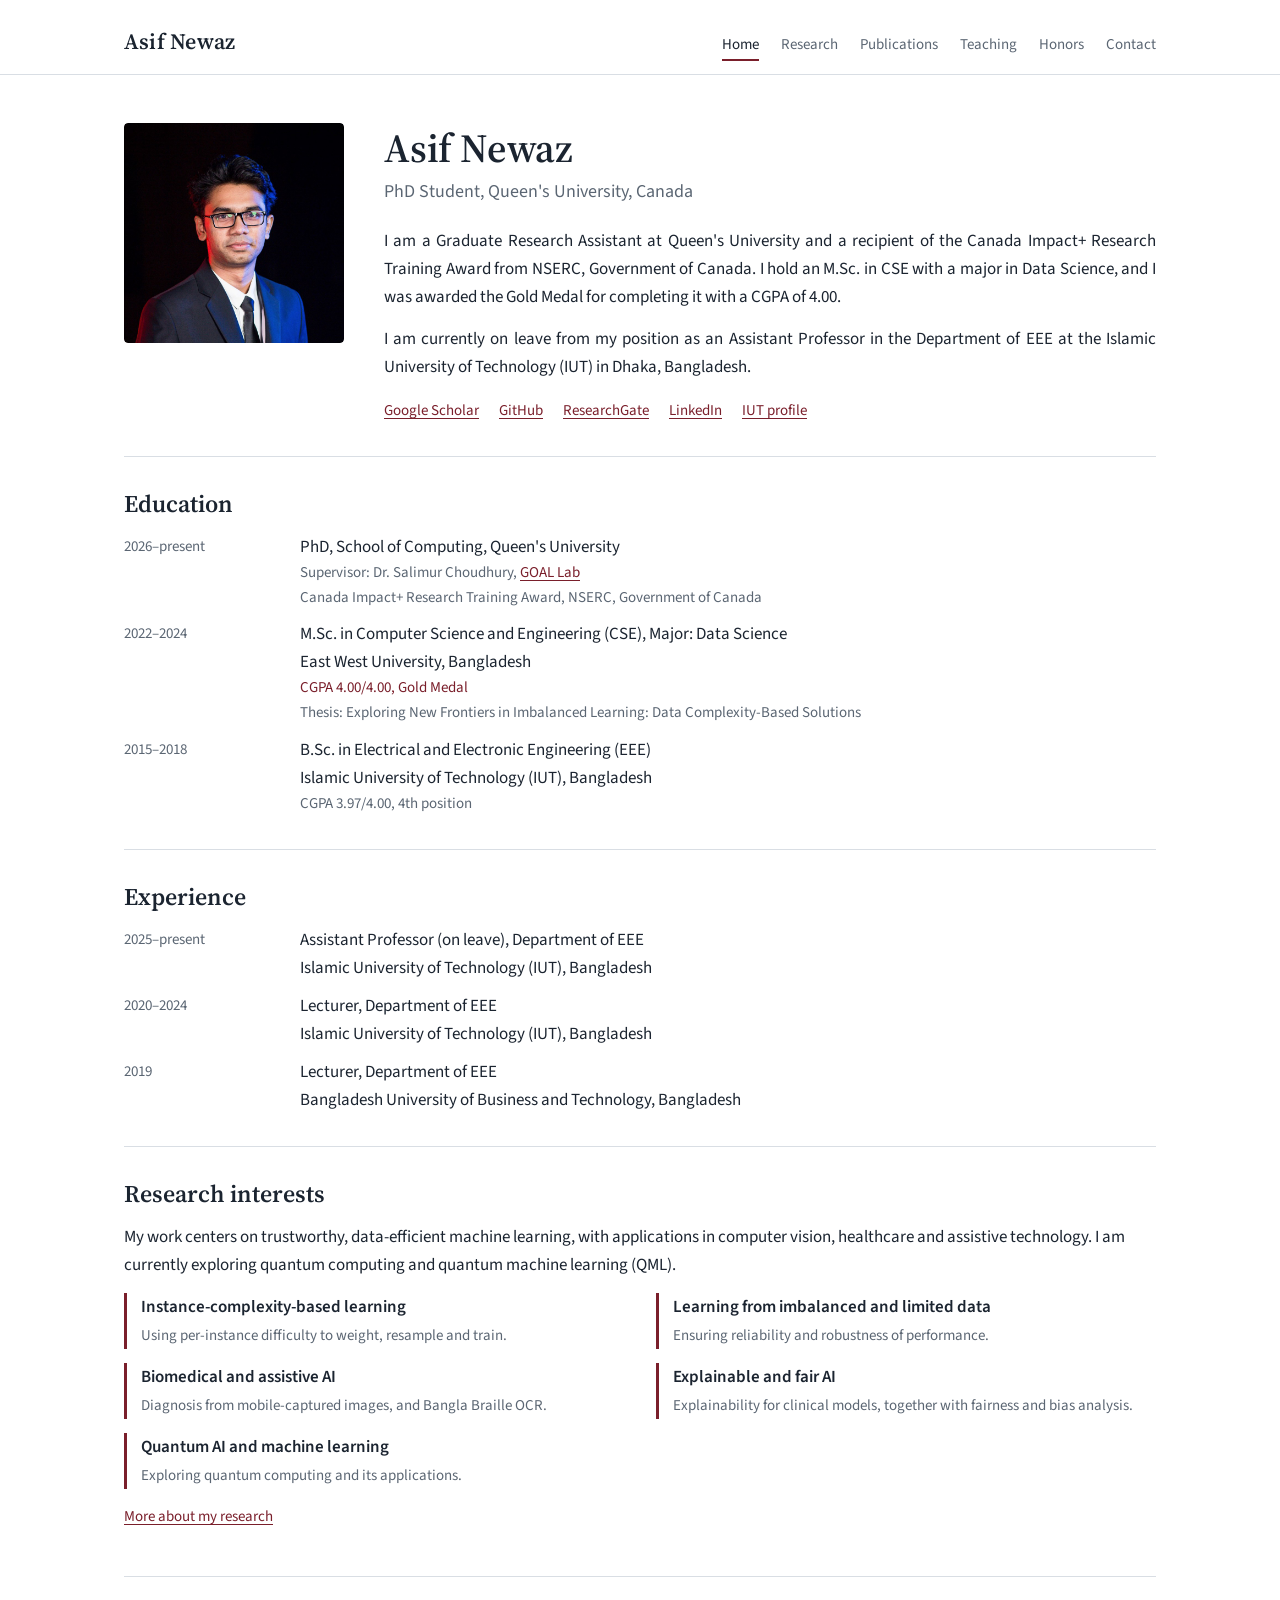
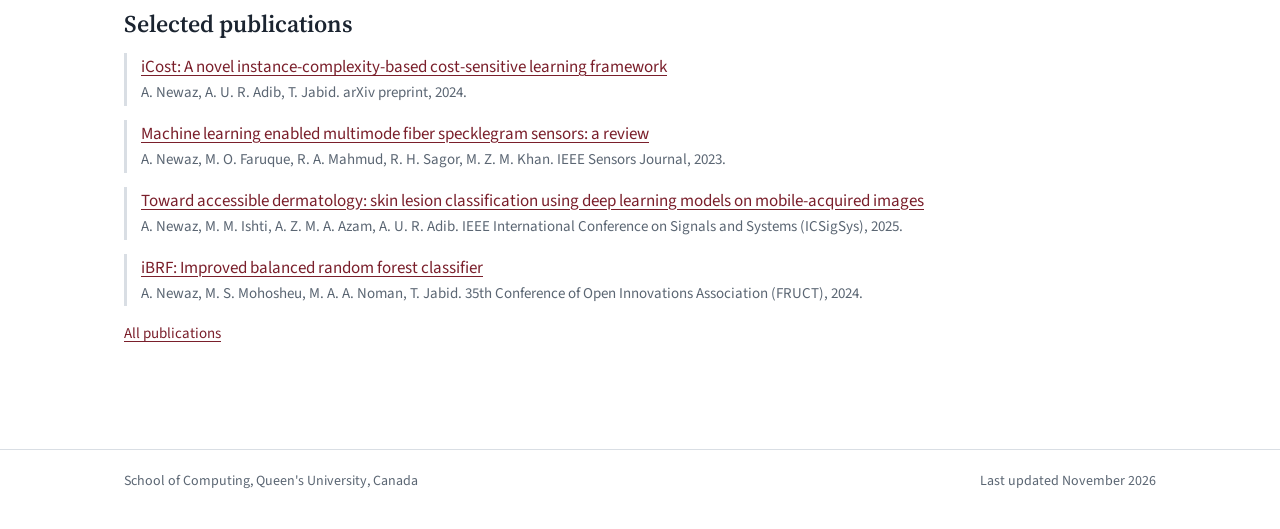
==== commit fe1005e5: "Edit Publications, Teaching, Education and research interest text Co-Authored-By: Claude Sonnet 5.5 " ====
--- a/index.html
+++ b/index.html
@@ -57,8 +57,8 @@
     <h2 id="edu">Education</h2>
     <dl class="facts">
       <dt>2026&ndash;present</dt>
-      <dd>PhD, Queen's University
-        <span class="sub">Started Fall 2026. Supervisor: Dr. Salimur Choudhury, <a href="https://goal-soc-queensu.github.io" target="_blank" rel="noopener noreferrer">GOAL Lab</a></span>
+      <dd>PhD, School of Computing, Queen's University
+        <span class="sub">Supervisor: Dr. Salimur Choudhury, <a href="https://goal-soc-queensu.github.io" target="_blank" rel="noopener noreferrer">GOAL Lab</a></span>
         <span class="sub">Canada Impact+ Research Training Award, NSERC, Government of Canada</span></dd>
       <dt>2022&ndash;2024</dt>
       <dd>M.Sc. in Computer Science and Engineering (CSE), Major: Data Science<br>East West University, Bangladesh
@@ -91,7 +91,7 @@
       <li><b>Learning from imbalanced and limited data</b><span>Ensuring reliability and robustness of performance.</span></li>
       <li><b>Biomedical and assistive AI</b><span>Diagnosis from mobile-captured images, and Bangla Braille OCR.</span></li>
       <li><b>Explainable and fair AI</b><span>Explainability for clinical models, together with fairness and bias analysis.</span></li>
-      <li><b>Quantum AI and machine learning</b><span>Exploring quantum computing for machine learning, a current direction.</span></li>
+      <li><b>Quantum AI and machine learning</b><span>Exploring quantum computing and its applications.</span></li>
     </ul>
     <p class="more"><a href="research.html">More about my research</a></p>
   </section>
